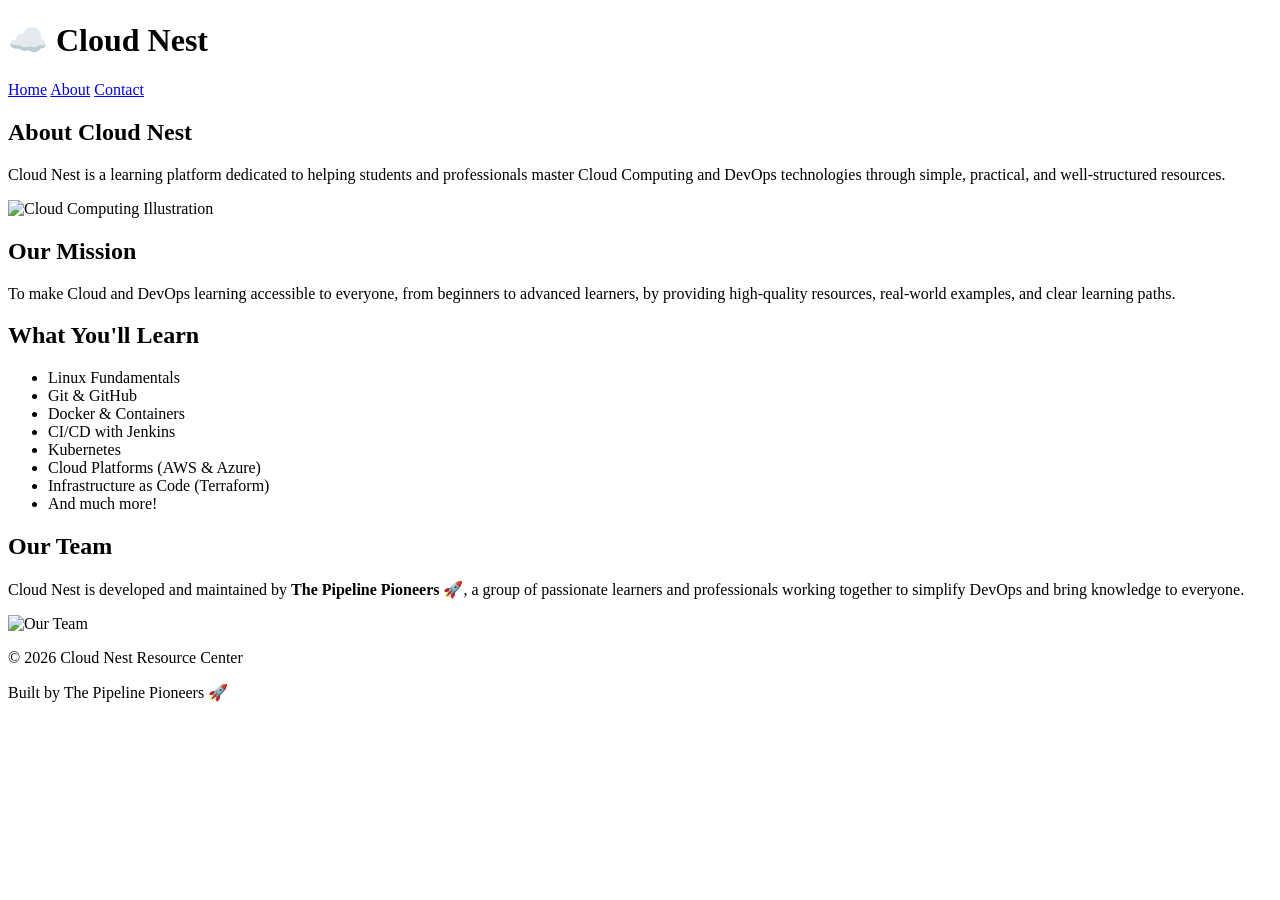
==== about.html @ c53505c4 "Added about page content" ====
<!DOCTYPE html>
<html lang="en">
<head>
    <meta charset="UTF-8">
    <meta name="viewport" content="width=device-width, initial-scale=1.0">
    <title>About - Cloud Nest</title>
</head>
<body>

    <!-- Header -->
    <header>
        <h1>☁️ Cloud Nest</h1>

        <nav>
            <a href="index.html">Home</a>
            <a href="about.html">About</a>
            <a href="contact.html">Contact</a>
        </nav>
    </header>

    <!-- About Section -->
    <section>
        <h2>About Cloud Nest</h2>

        <p>
            Cloud Nest is a learning platform dedicated to helping students
            and professionals master Cloud Computing and DevOps technologies
            through simple, practical, and well-structured resources.
        </p>

        <img src="images/cloud-server.png" alt="Cloud Computing Illustration">
    </section>

    <!-- Mission Section -->
    <section>
        <h2>Our Mission</h2>

        <p>
            To make Cloud and DevOps learning accessible to everyone,
            from beginners to advanced learners, by providing high-quality
            resources, real-world examples, and clear learning paths.
        </p>
    </section>

    <!-- Learning Topics -->
    <section>
        <h2>What You'll Learn</h2>

        <ul>
            <li>Linux Fundamentals</li>
            <li>Git & GitHub</li>
            <li>Docker & Containers</li>
            <li>CI/CD with Jenkins</li>
            <li>Kubernetes</li>
            <li>Cloud Platforms (AWS & Azure)</li>
            <li>Infrastructure as Code (Terraform)</li>
            <li>And much more!</li>
        </ul>
    </section>

    <!-- Team Section -->
    <section>
        <h2>Our Team</h2>

        <p>
            Cloud Nest is developed and maintained by
            <strong>The Pipeline Pioneers 🚀</strong>,
            a group of passionate learners and professionals
            working together to simplify DevOps and bring
            knowledge to everyone.
        </p>

        <img src="images/team.png" alt="Our Team">
    </section>

    <!-- Footer -->
    <footer>
        <p>© 2026 Cloud Nest Resource Center</p>
        <p>Built by The Pipeline Pioneers 🚀</p>
    </footer>

</body>
</html>
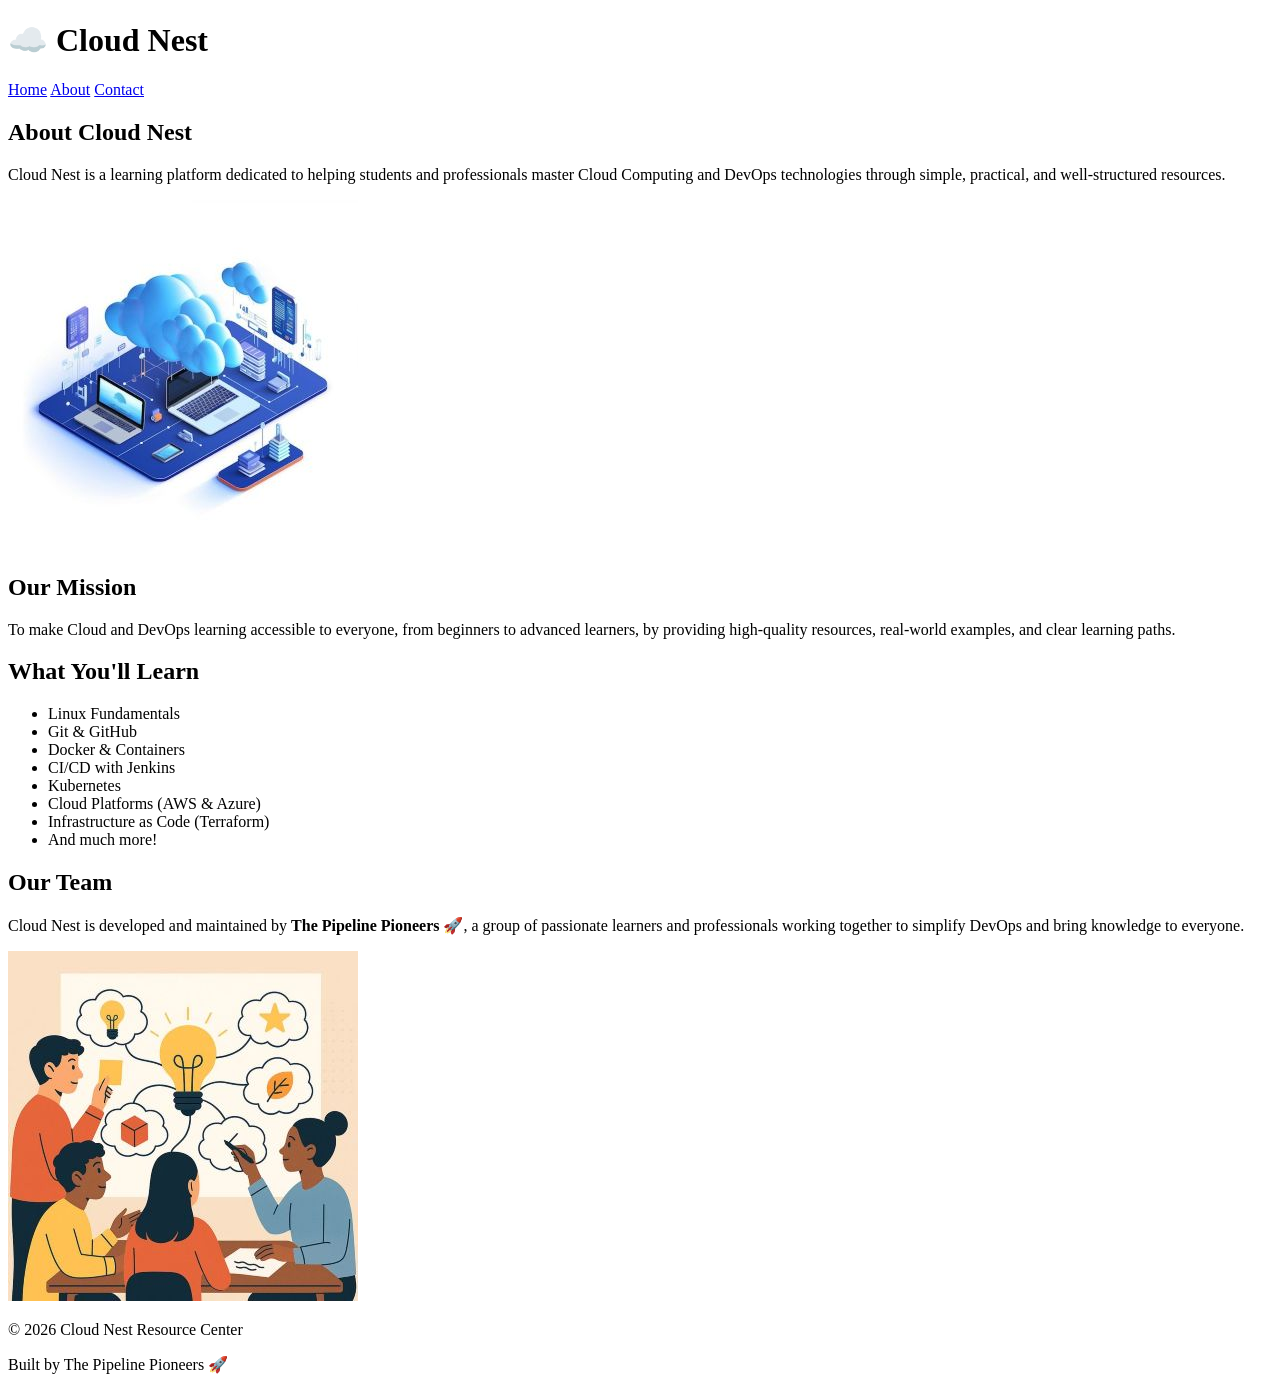
==== commit 2bf0636b: "Fixed image source extension from PNG to JPG" ====
--- a/about.html
+++ b/about.html
@@ -28,7 +28,7 @@
             through simple, practical, and well-structured resources.
         </p>
 
-        <img src="images/cloud-server.png" alt="Cloud Computing Illustration">
+        <img src="images/cloud-server.jpg" alt="Cloud Computing Illustration">
     </section>
 
     <!-- Mission Section -->
@@ -70,7 +70,7 @@
             knowledge to everyone.
         </p>
 
-        <img src="images/team.png" alt="Our Team">
+        <img src="images/team.jpg" alt="Our Team">
     </section>
 
     <!-- Footer -->
@@ -80,4 +80,4 @@
     </footer>
 
 </body>
-</html>+</html>
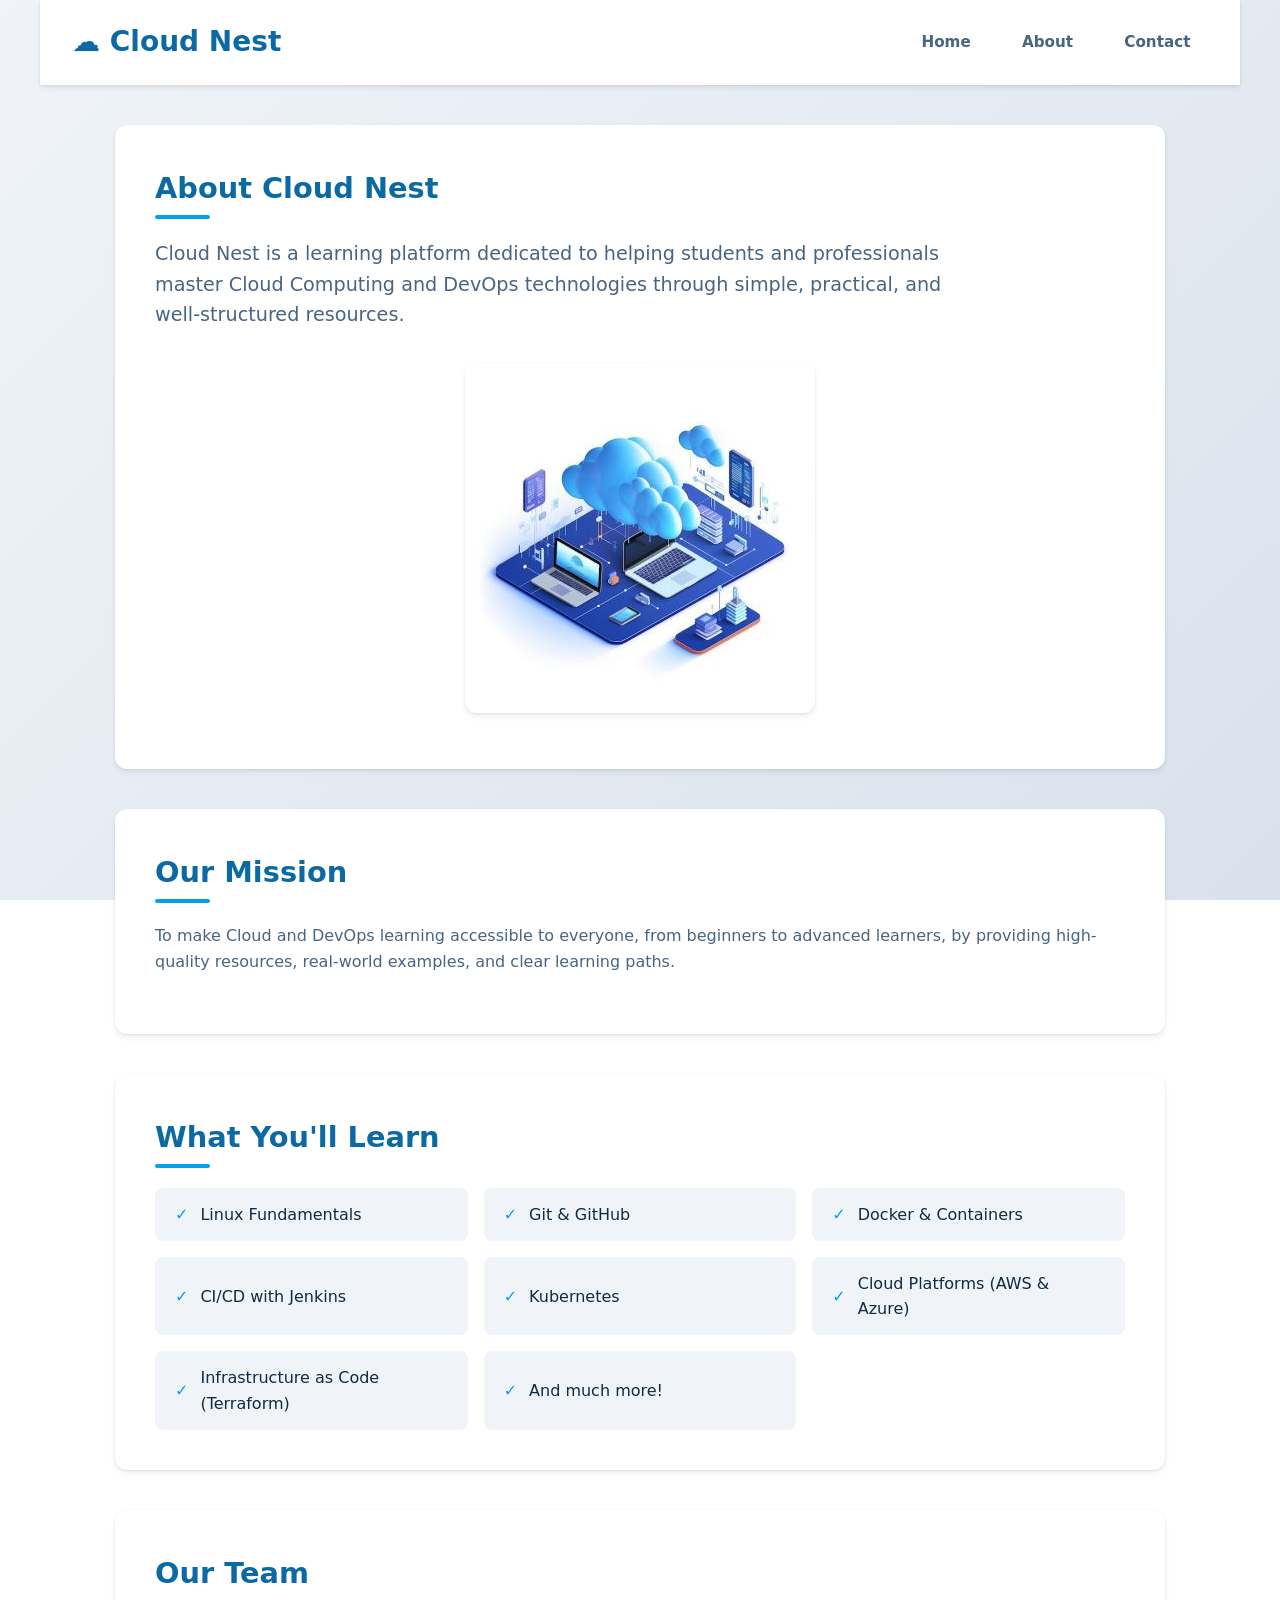
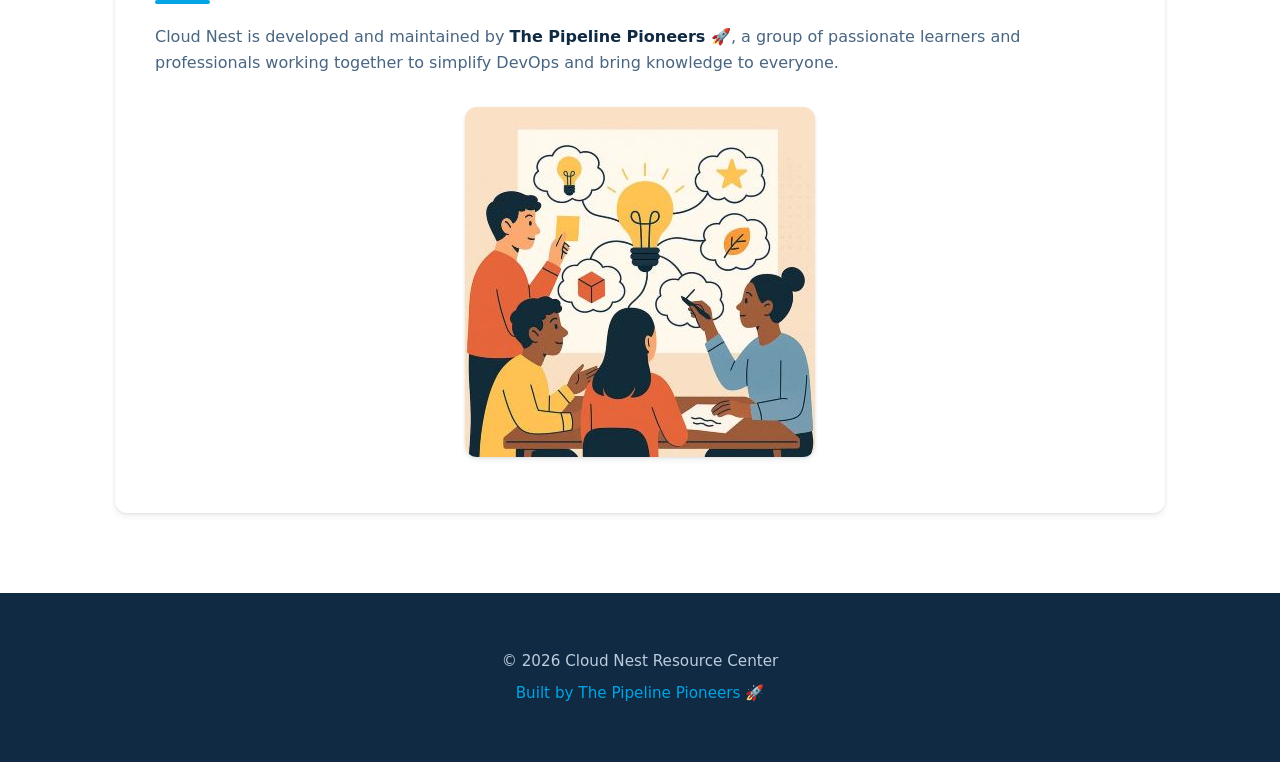
==== commit 74133117: "Updated styles.css and added external CSS to all HTML files" ====
--- a/about.html
+++ b/about.html
@@ -4,6 +4,7 @@
     <meta charset="UTF-8">
     <meta name="viewport" content="width=device-width, initial-scale=1.0">
     <title>About - Cloud Nest</title>
+    <link rel="stylesheet" href="styles.css">
 </head>
 <body>
 
--- a/styles.css
+++ b/styles.css
@@ -0,0 +1,454 @@
+/* ==========================================================================
+   1. GLOBAL RESETS & COMPREHENSIVE DESIGN TOKENS
+   ========================================================================== */
+*, *::before, *::after {
+    box-sizing: border-box;
+    margin: 0;
+    padding: 0;
+}
+
+:root {
+    /* Cloud Nest Color Palette */
+    --bg-gradient: linear-gradient(135deg, #f0f4f8 0%, #d9e2ec 100%);
+    --surface-color: #ffffff;
+    --primary-color: #0b69a3;     /* Deep Tech Blue */
+    --primary-light: #0d7cb1;
+    --accent-color: #00a4e4;      /* Vibrant Sky Blue */
+    --accent-glow: #00b4ff;
+    --text-main: #102a43;         /* Deep Slate Navy */
+    --text-muted: #486581;        /* Cool Gray-Blue */
+    --border-color: #bcccdc;
+    --input-focus: #e1f5fe;
+
+    /* Global Tokens */
+    --font-stack: system-ui, -apple-system, BlinkMacSystemFont, "Segoe UI", Roboto, sans-serif;
+    --shadow: 0 4px 6px rgba(16, 42, 67, 0.05), 0 1px 3px rgba(16, 42, 67, 0.1);
+    --shadow-hover: 0 10px 20px rgba(11, 105, 163, 0.12), 0 4px 8px rgba(11, 105, 163, 0.06);
+    --radius: 12px;
+}
+
+body {
+    font-family: var(--font-stack);
+    background: var(--bg-gradient);
+    background-attachment: fixed;
+    color: var(--text-main);
+    line-height: 1.6;
+    padding: 0;
+}
+
+/* Hide legacy browser <hr> lines in favor of clean container spacing */
+hr {
+    display: none;
+}
+
+/* ==========================================================================
+   2. NAVBAR & HEADER LAYOUT
+   ========================================================================== */
+header {
+    background-color: var(--surface-color);
+    box-shadow: var(--shadow);
+    position: sticky;
+    top: 0;
+    z-index: 100;
+}
+
+/* Handles both bare headers and headers wrapped in a layout div container */
+header, 
+header .container {
+    display: flex;
+    justify-content: space-between;
+    align-items: center;
+    max-width: 1200px;
+    margin: 0 auto;
+    padding: 1.25rem 2rem;
+    width: 100%;
+}
+
+header h1 {
+    font-size: 1.75rem;
+    color: var(--primary-color);
+    font-weight: 700;
+}
+
+nav {
+    display: flex;
+    align-items: center;
+    gap: 1rem;
+}
+
+nav a {
+    text-decoration: none;
+    color: var(--text-muted);
+    font-weight: 600;
+    font-size: 0.95rem;
+    padding: 0.6rem 1.1rem;
+    border-radius: var(--radius);
+    transition: all 0.25s ease;
+}
+
+nav a:hover,
+nav a.active {
+    color: var(--primary-color);
+    background-color: #f0f4f8;
+}
+
+nav a.active {
+    background-color: var(--primary-color);
+    color: white !important;
+}
+
+/* ==========================================================================
+   3. SECTIONS & MAIN CONTAINERS
+   ========================================================================== */
+main {
+    max-width: 1050px;
+    margin: 0 auto;
+    padding: 1rem;
+}
+
+section {
+    max-width: 1050px;
+    margin: 2.5rem auto;
+    padding: 2.5rem;
+    background-color: var(--surface-color);
+    border-radius: var(--radius);
+    box-shadow: var(--shadow);
+}
+
+h2, h3 {
+    color: var(--primary-color);
+    margin-bottom: 1.25rem;
+}
+
+h2 {
+    font-size: 1.8rem;
+    position: relative;
+    padding-bottom: 0.5rem;
+}
+
+/* Professional design underline below section headers */
+h2::after {
+    content: '';
+    position: absolute;
+    left: 0;
+    bottom: 0;
+    width: 55px;
+    height: 4px;
+    background-color: var(--accent-color);
+    border-radius: 2px;
+}
+
+h3 {
+    font-size: 1.35rem;
+}
+
+p {
+    margin-bottom: 1.25rem;
+    color: var(--text-muted);
+}
+
+p strong {
+    color: var(--text-main);
+}
+
+/* Structural target for Hero introduction wrappers across all sheets */
+section:first-of-type h1,
+section.hero h2 {
+    font-size: 2.4rem;
+    color: var(--primary-color);
+    margin-bottom: 1rem;
+    line-height: 1.2;
+}
+
+section:first-of-type p,
+section.hero p {
+    font-size: 1.2rem;
+    color: var(--text-muted);
+    max-width: 800px;
+}
+
+/* ==========================================================================
+   4. ADVANCED LIST & RESOURCE CARD GRIDS
+   ========================================================================== */
+
+/* Target: Dedicated resource page wrappers and native tech category lists */
+.resources-container,
+section ul:has(h3) {
+    display: grid;
+    grid-template-columns: repeat(auto-fit, minmax(280px, 1fr));
+    gap: 1.5rem;
+    margin-top: 1.5rem;
+    background: transparent;
+    padding: 0;
+    box-shadow: none;
+    list-style: none;
+}
+
+/* Combines explicit resource cards and vanilla markup list blocks */
+.resource-card,
+section ul:has(h3) li {
+    background-color: var(--surface-color);
+    border: 1px solid var(--border-color);
+    border-radius: var(--radius);
+    padding: 1.75rem;
+    box-shadow: var(--shadow);
+    transition: transform 0.25s cubic-bezier(0.4, 0, 0.2, 1), 
+                box-shadow 0.25s cubic-bezier(0.4, 0, 0.2, 1),
+                border-color 0.25s ease;
+}
+
+.resource-card:hover,
+section ul:has(h3) li:hover {
+    transform: translateY(-5px);
+    box-shadow: var(--shadow-hover);
+    border-color: var(--accent-color);
+}
+
+.resource-card h3,
+section ul:has(h3) h3 {
+    margin-bottom: 0.75rem;
+}
+
+.resource-card p,
+section ul:has(h3) p {
+    margin-bottom: 0;
+}
+
+/* Simple descriptive tip lists (about.html and resource.html) */
+section ul:not(:has(h3)):not(main section:nth-of-type(3) ul) {
+    list-style: none;
+    display: grid;
+    grid-template-columns: repeat(auto-fit, minmax(240px, 1fr));
+    gap: 1rem;
+}
+
+section ul:not(:has(h3)):not(main section:nth-of-type(3) ul) li {
+    background: #f0f4f8;
+    padding: 0.85rem 1.25rem;
+    border-radius: 8px;
+    font-weight: 500;
+    color: var(--text-main);
+    display: flex;
+    align-items: center;
+}
+
+section ul:not(:has(h3)):not(main section:nth-of-type(3) ul) li::before {
+    content: "✓";
+    color: var(--accent-color);
+    font-weight: 800;
+    margin-right: 0.75rem;
+}
+
+/* Contact information platform links (contact.html via layout tree placement) */
+main section:nth-of-type(3) ul {
+    list-style: none;
+    display: flex;
+    flex-direction: column;
+    gap: 0.75rem;
+}
+
+main section:nth-of-type(3) ul li {
+    background: #f8fafc;
+    padding: 1rem;
+    border-left: 4px solid var(--accent-color);
+    border-radius: 0 8px 8px 0;
+    color: var(--text-main);
+    font-weight: 500;
+}
+
+/* ==========================================================================
+   5. ROADMAP FLOW SYSTEMS
+   ========================================================================== */
+
+/* Text-based dynamic flow row (resource.html) */
+.roadmap-flow {
+    background-color: #f8fafc;
+    border: 1px solid var(--border-color);
+    border-radius: var(--radius);
+    padding: 1.5rem;
+    font-weight: 600;
+    color: var(--primary-color);
+    text-align: center;
+    letter-spacing: 0.5px;
+    font-size: 1.1rem;
+}
+
+/* Ordered roadmap list (index.html) */
+section ol {
+    list-style: none;
+    display: flex;
+    flex-direction: column;
+    gap: 0.85rem;
+    counter-reset: roadmap-index;
+}
+
+section ol li {
+    counter-increment: roadmap-index;
+    display: flex;
+    align-items: center;
+    background-color: #f8fafc;
+    padding: 1rem;
+    border-left: 5px solid var(--primary-color);
+    border-radius: 0 var(--radius) var(--radius) 0;
+    font-weight: 500;
+}
+
+section ol li::before {
+    content: counter(roadmap-index);
+    background-color: var(--primary-color);
+    color: white;
+    font-weight: 700;
+    width: 30px;
+    height: 30px;
+    border-radius: 50%;
+    display: flex;
+    align-items: center;
+    justify-content: center;
+    margin-right: 1.25rem;
+    flex-shrink: 0;
+}
+
+/* ==========================================================================
+   6. CONTACT FORM & INTERACTIVE ELEMENTS
+   ========================================================================== */
+form {
+    display: flex;
+    flex-direction: column;
+    max-width: 650px;
+    margin-top: 1rem;
+}
+
+form label {
+    font-weight: 600;
+    margin-bottom: 0.4rem;
+    color: var(--text-main);
+}
+
+form input[type="text"],
+form input[type="email"],
+form textarea {
+    width: 100%;
+    padding: 0.85rem 1rem;
+    font-family: inherit;
+    font-size: 1rem;
+    border: 1px solid var(--border-color);
+    border-radius: var(--radius);
+    background-color: #f8fafc;
+    color: var(--text-main);
+    transition: all 0.2s ease;
+    outline: none;
+}
+
+form input:focus,
+form textarea:focus {
+    border-color: var(--primary-color);
+    background-color: var(--surface-color);
+    box-shadow: 0 0 0 4px var(--input-focus);
+}
+
+form textarea {
+    resize: vertical;
+}
+
+/* ENHANCED PROFESSIONAL SUBMIT BUTTON */
+form button[type="submit"] {
+    align-self: flex-start;
+    background: linear-gradient(135deg, var(--primary-color) 0%, var(--accent-color) 100%);
+    color: #ffffff;
+    font-size: 1.05rem;
+    font-weight: 600;
+    letter-spacing: 0.5px;
+    padding: 1rem 2.5rem;
+    border: none;
+    border-radius: var(--radius);
+    cursor: pointer;
+    transition: all 0.3s cubic-bezier(0.4, 0, 0.2, 1);
+    box-shadow: 0 4px 14px rgba(11, 105, 163, 0.3), 
+                0 2px 4px rgba(11, 105, 163, 0.2);
+}
+
+form button[type="submit"]:hover {
+    background: linear-gradient(135deg, var(--primary-light) 0%, var(--accent-glow) 100%);
+    transform: translateY(-3px);
+    box-shadow: 0 6px 20px rgba(0, 164, 228, 0.4), 
+                0 4px 8px rgba(11, 105, 163, 0.2);
+}
+
+form button[type="submit"]:active {
+    transform: translateY(-1px);
+    box-shadow: 0 3px 10px rgba(11, 105, 163, 0.3);
+}
+
+form button[type="submit"]:focus {
+    outline: none;
+    box-shadow: 0 0 0 4px var(--input-focus), 0 4px 14px rgba(11, 105, 163, 0.3);
+}
+
+/* ==========================================================================
+   7. IMAGES & BRAND FOOTER
+   ========================================================================== */
+img {
+    max-width: 100%;
+    height: auto;
+    display: block;
+    margin: 2rem auto 1rem auto;
+    border-radius: var(--radius);
+    box-shadow: var(--shadow);
+}
+
+footer {
+    text-align: center;
+    padding: 3.5rem 1.5rem;
+    background-color: var(--text-main);
+    color: #ffffff;
+    margin-top: 5rem;
+}
+
+footer p {
+    color: #bcccdc;
+    margin-bottom: 0.5rem;
+    font-size: 0.95rem;
+}
+
+footer p strong {
+    color: #ffffff;
+    font-size: 1.1rem;
+}
+
+footer p:last-child {
+    margin-bottom: 0;
+    color: var(--accent-color);
+    font-weight: 500;
+}
+
+/* ==========================================================================
+   8. RESPONSIVE MEDIA BREAKPOINTS
+   ========================================================================== */
+@media (max-width: 768px) {
+    header, 
+    header .container {
+        flex-direction: column;
+        gap: 1.25rem;
+        text-align: center;
+        padding: 1.25rem 1rem;
+    }
+
+    section {
+        margin: 1.5rem 1rem;
+        padding: 1.75rem;
+    }
+
+    section:first-of-type h1,
+    section.hero h2 {
+        font-size: 1.85rem;
+    }
+
+    h2 {
+        font-size: 1.45rem;
+    }
+    
+    form button[type="submit"] {
+        width: 100%;
+        text-align: center;
+    }
+}
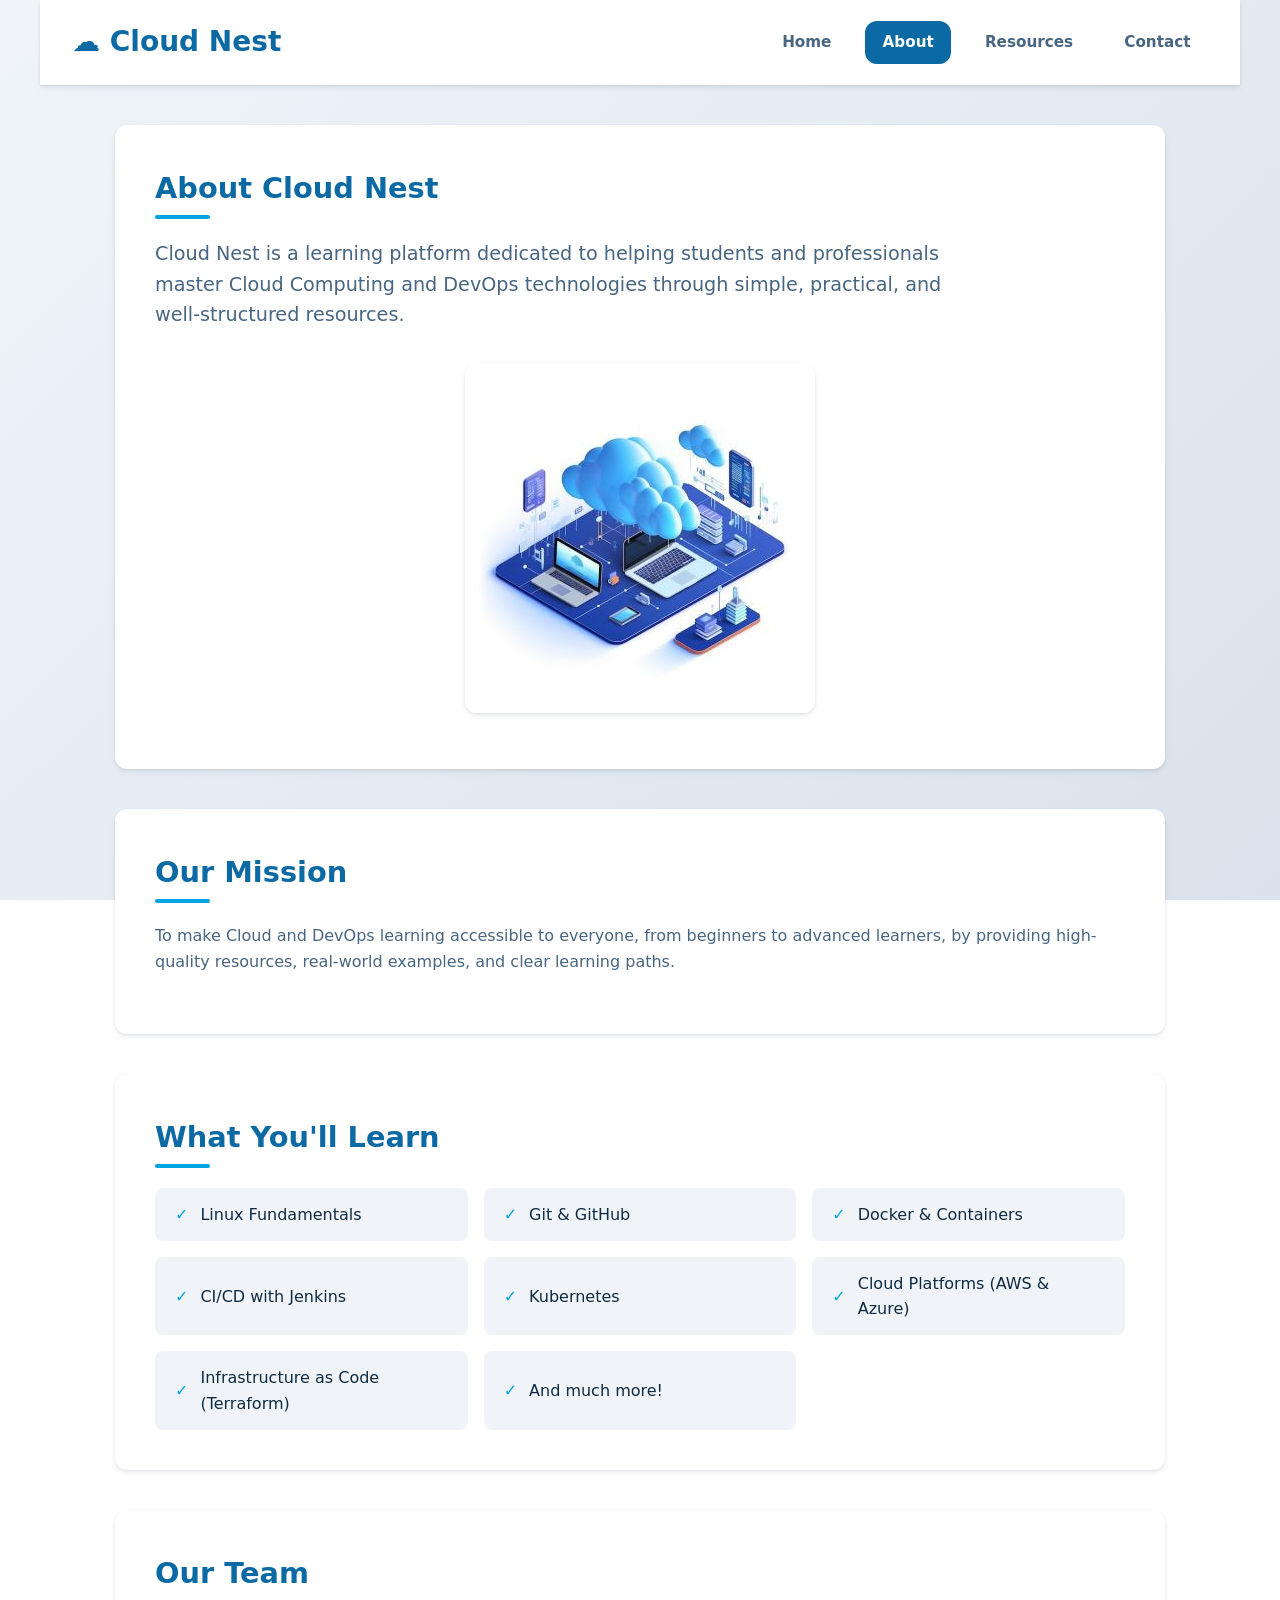
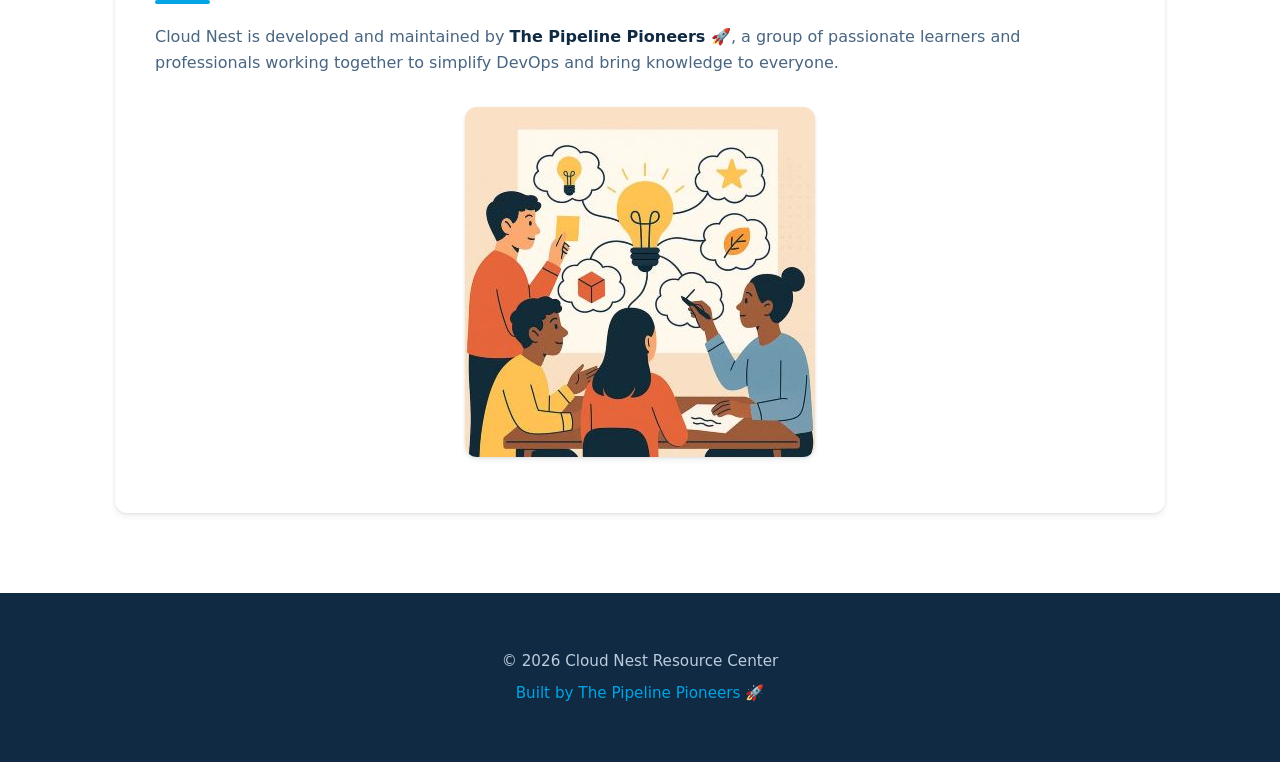
==== commit ecb7160b: "Added resource.html link in all the html files" ====
--- a/about.html
+++ b/about.html
@@ -14,7 +14,8 @@
 
         <nav>
             <a href="index.html">Home</a>
-            <a href="about.html">About</a>
+            <a href="about.html" class="active">About</a>
+            <a href="resource.html">Resources</a>
             <a href="contact.html">Contact</a>
         </nav>
     </header>
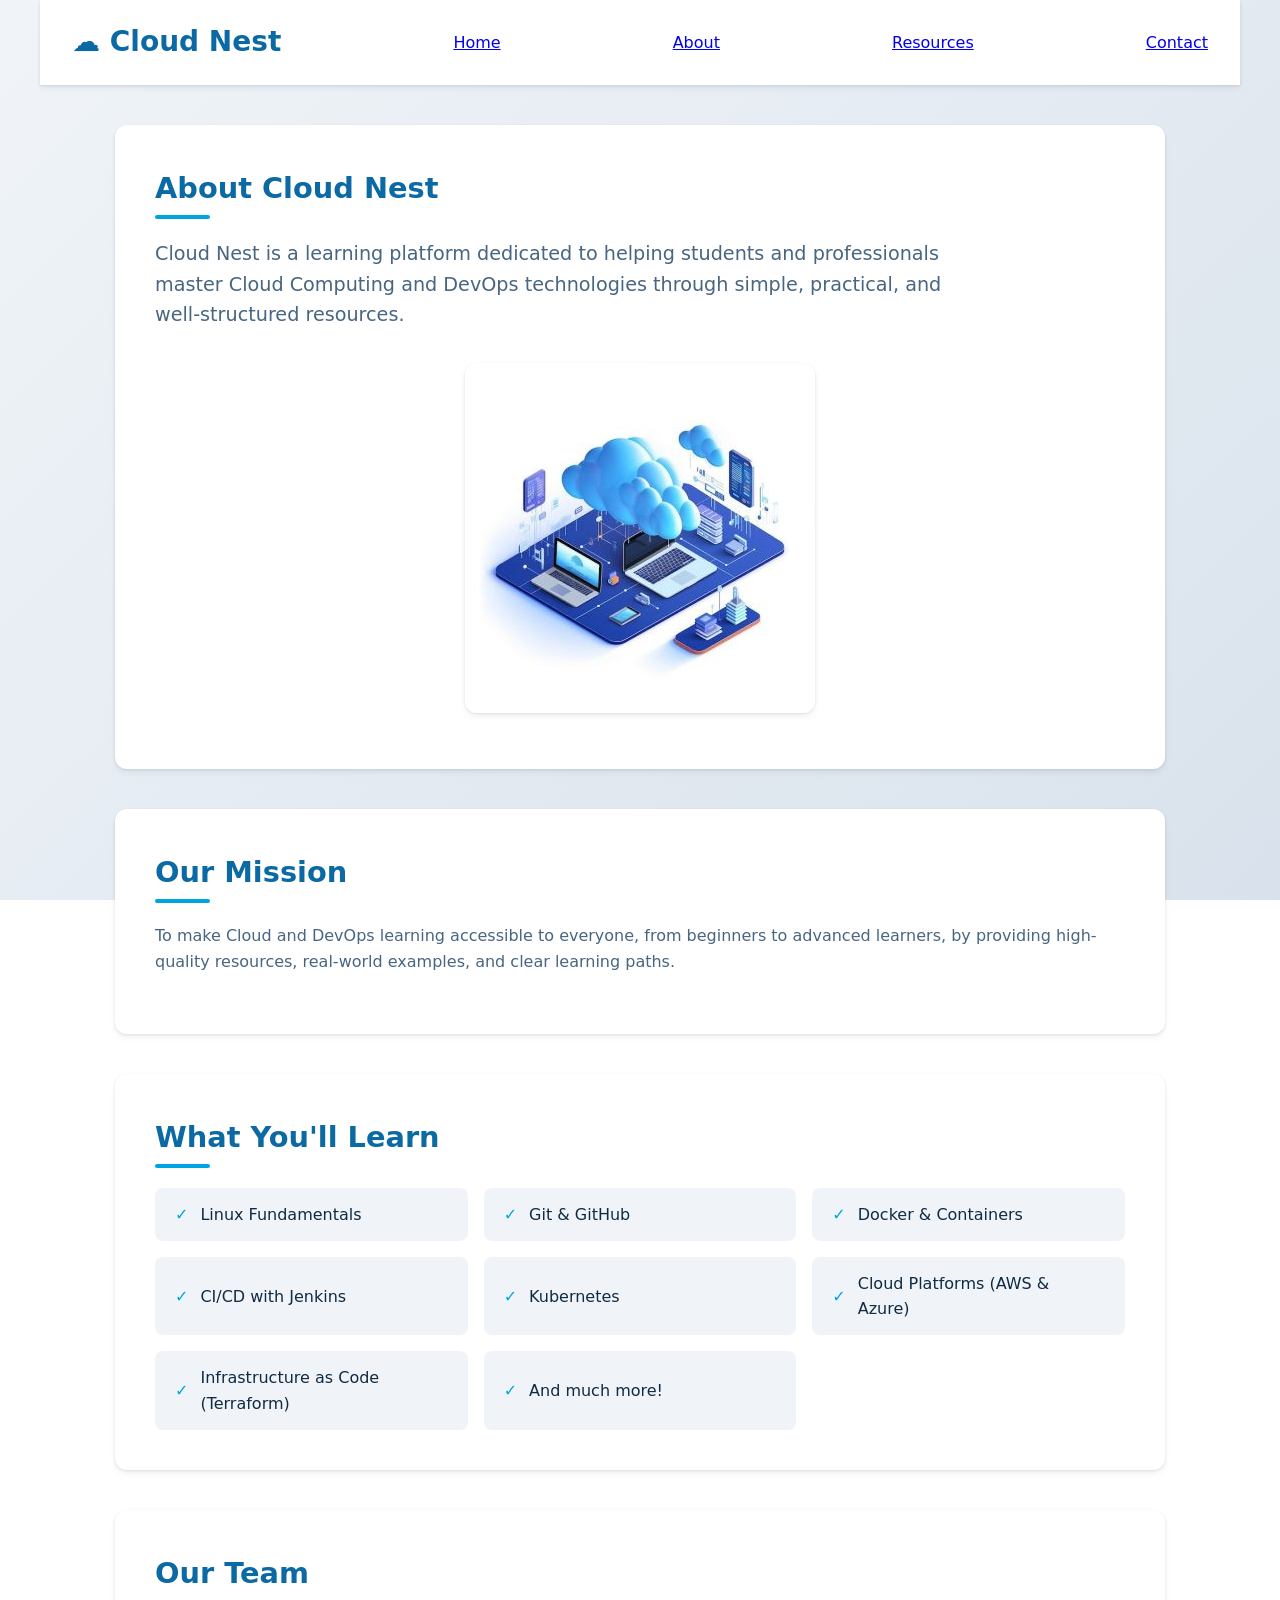
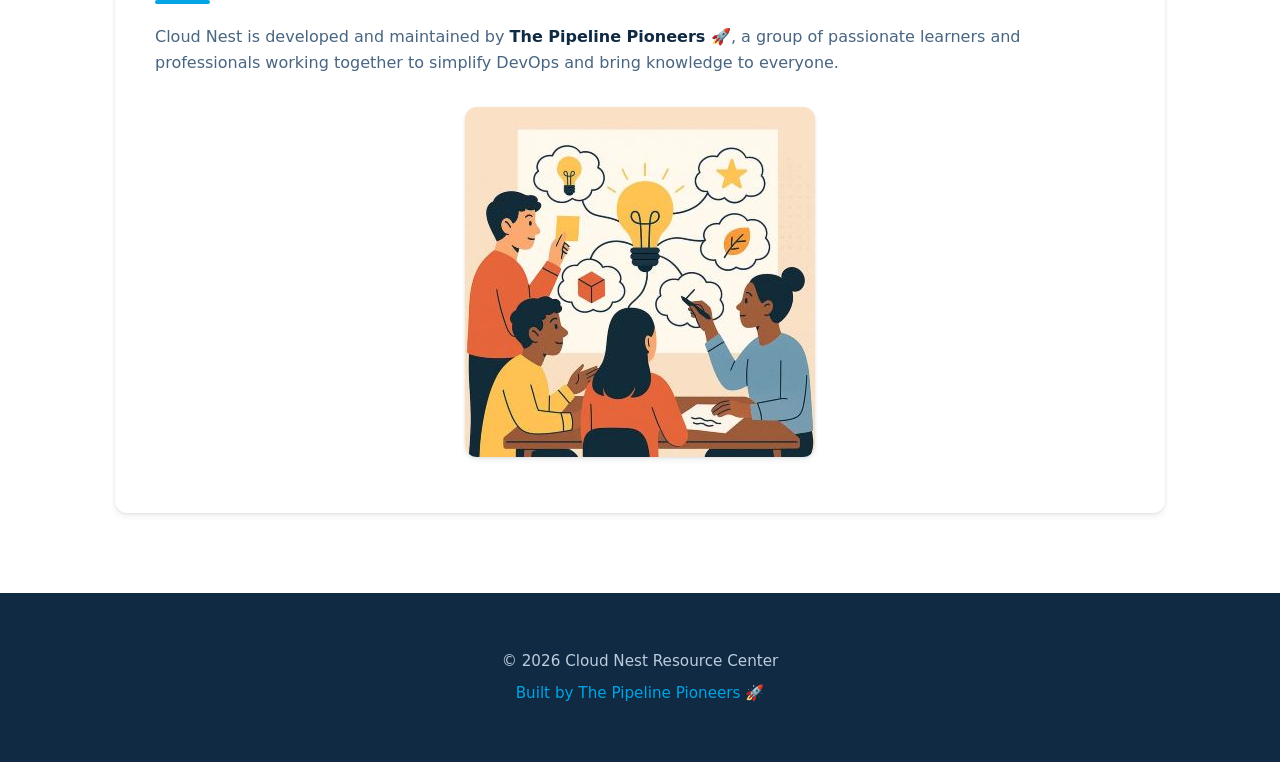
==== commit 6cbf56e5: "Updated README.md" ====
--- a/about.html
+++ b/about.html
@@ -12,12 +12,12 @@
     <header>
         <h1>☁️ Cloud Nest</h1>
 
-        <nav>
+        
             <a href="index.html">Home</a>
             <a href="about.html" class="active">About</a>
             <a href="resource.html">Resources</a>
             <a href="contact.html">Contact</a>
-        </nav>
+
     </header>
 
     <!-- About Section -->
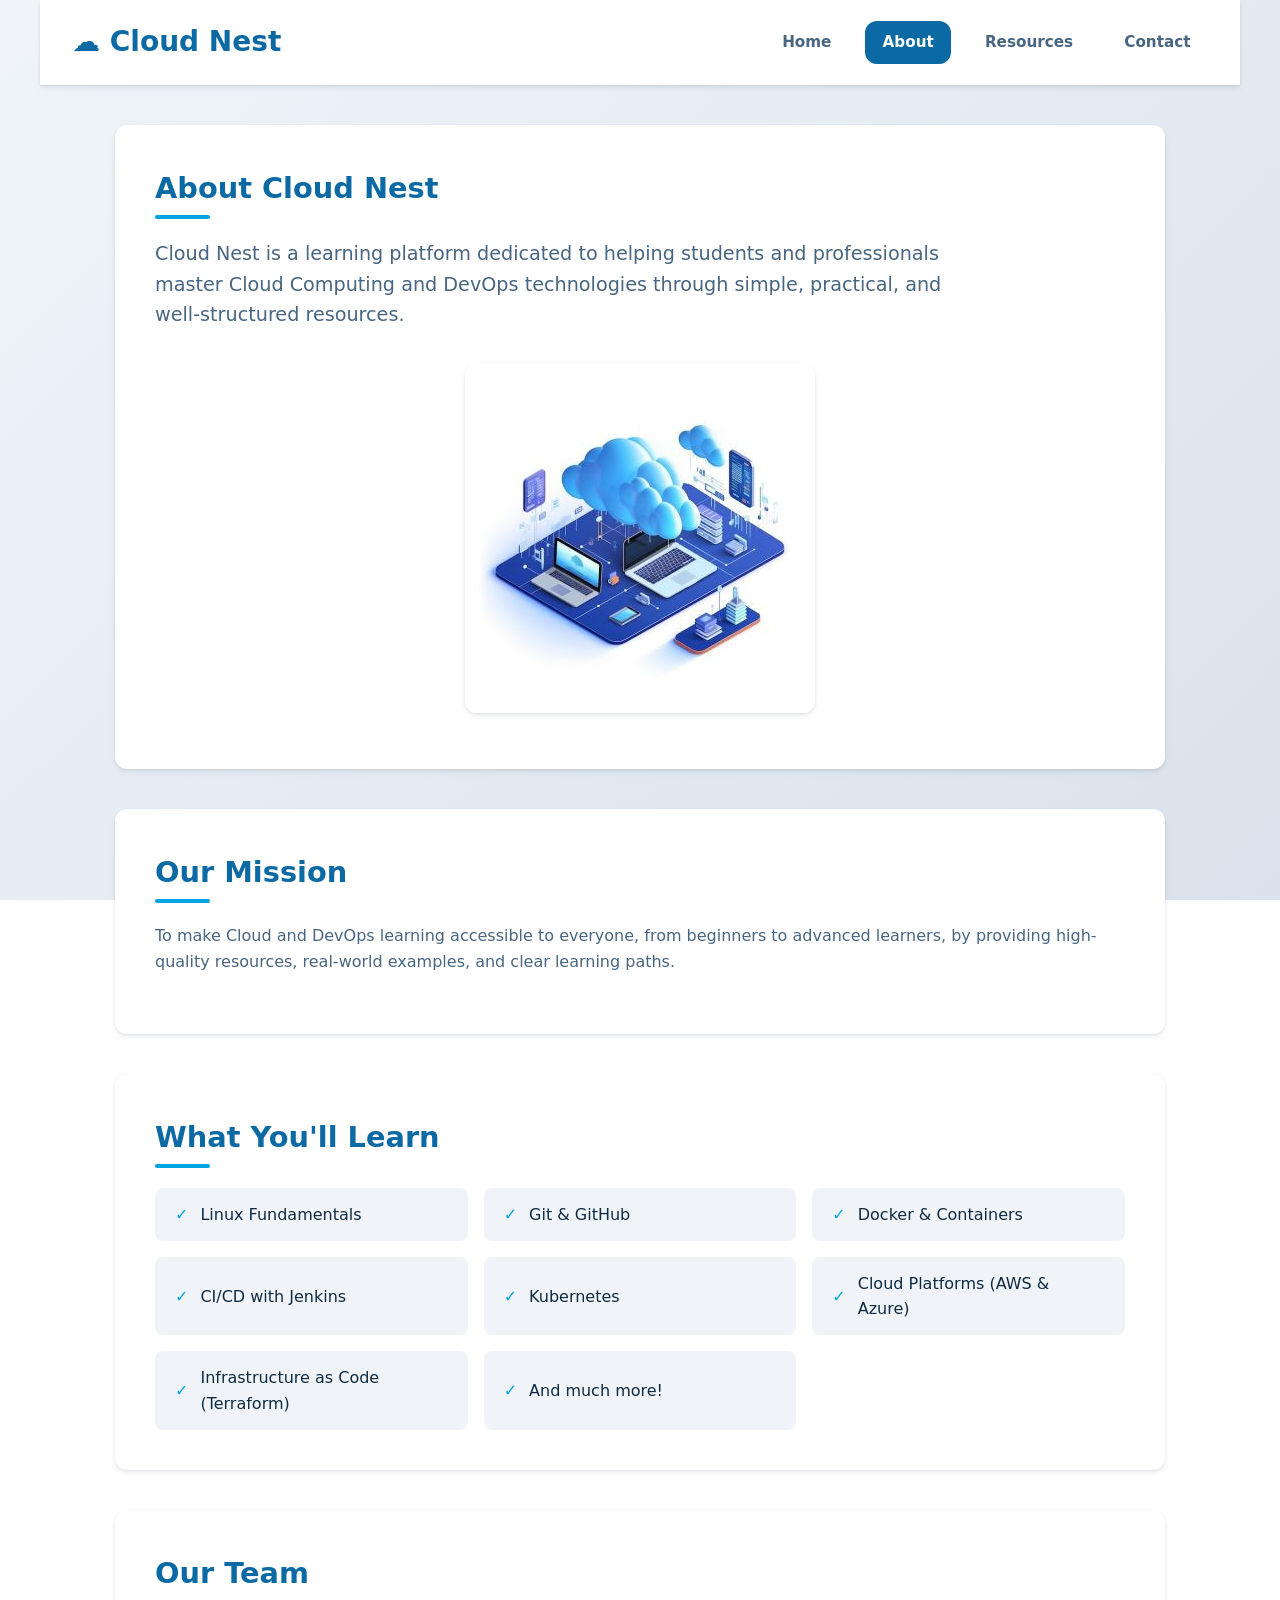
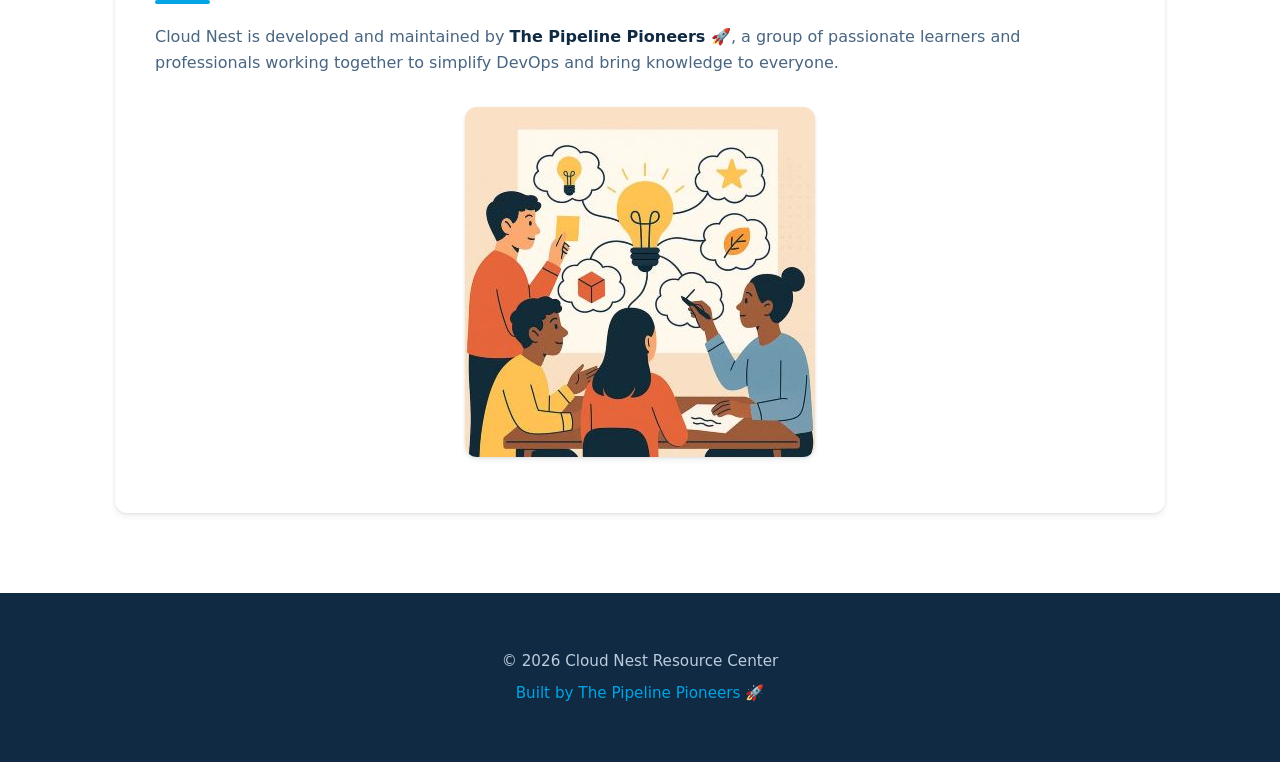
==== commit ba37ccf6: "Removed empty spaces" ====
--- a/about.html
+++ b/about.html
@@ -11,15 +11,13 @@
     <!-- Header -->
     <header>
         <h1>☁️ Cloud Nest</h1>
-
-        
+        <nav>
             <a href="index.html">Home</a>
             <a href="about.html" class="active">About</a>
             <a href="resource.html">Resources</a>
             <a href="contact.html">Contact</a>
-
+        </nav>
     </header>
-
     <!-- About Section -->
     <section>
         <h2>About Cloud Nest</h2>
